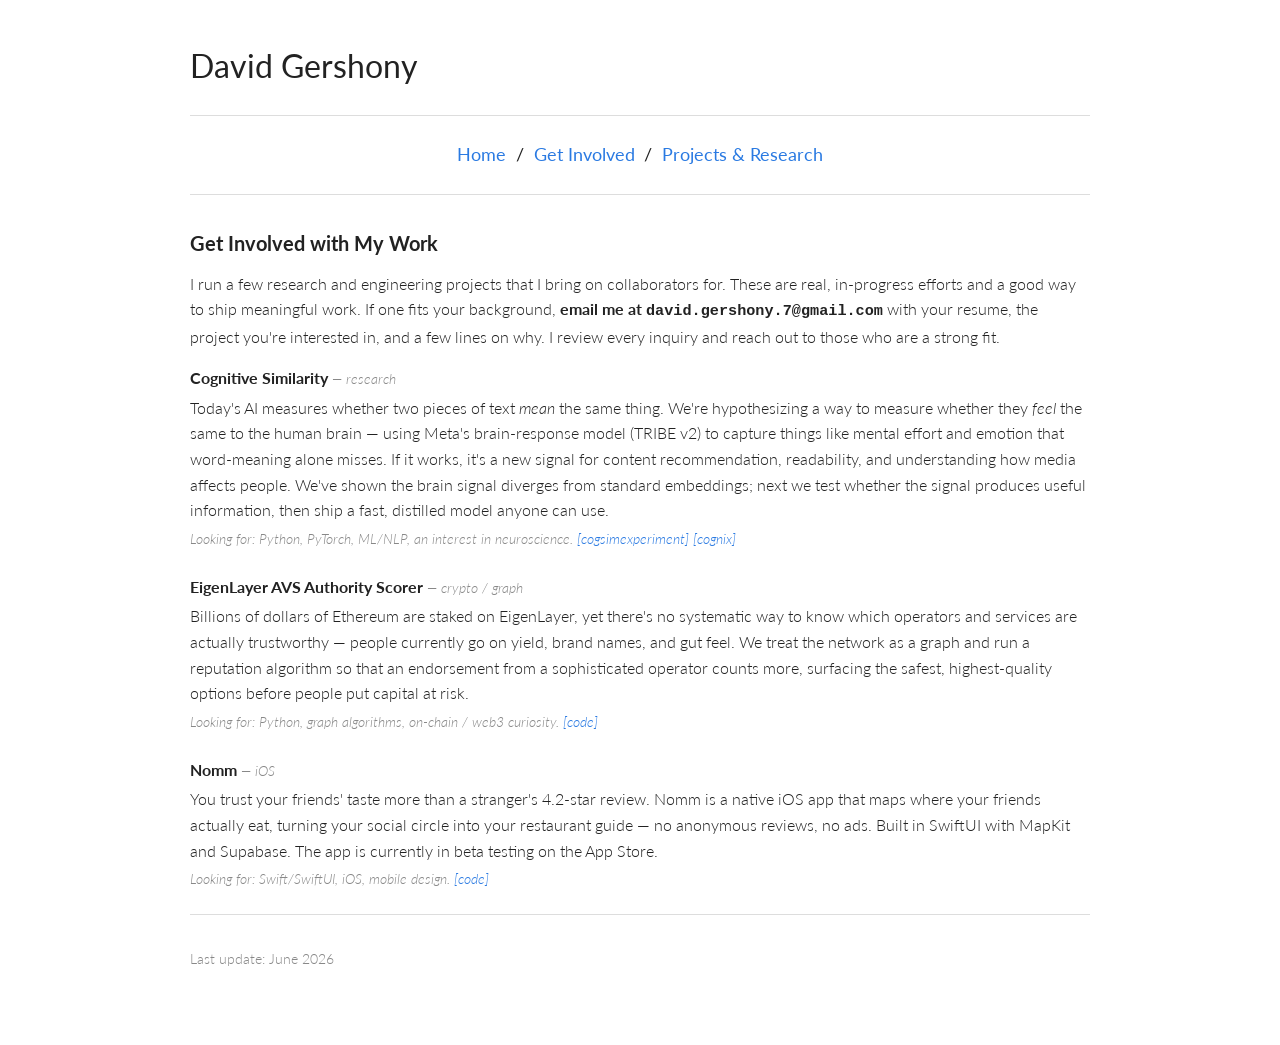
==== open-projects.html @ c365bfd9 "Add Get Involved page and collaborator callout; merge projects + research - Add open-projects.html l" ====
<!DOCTYPE html>
<html lang="en">
<head>
    <meta charset="UTF-8">
    <meta name="viewport" content="width=device-width, initial-scale=1.0">
    <title>David Gershony &mdash; Open Projects</title>
    <link href="https://fonts.googleapis.com/css?family=Lato:300,400,700" rel="stylesheet">
    <link rel="stylesheet" href="style.css">
</head>
<body>
<div class="container">

<h1 style="font-weight: 400; margin: 0;"><a href="index.html" style="color: #222;">David Gershony</a></h1>

<hr/>
<nav class="section-nav">
    <h3>
        <a href="index.html">Home</a> /
        <a href="open-projects.html">Get Involved</a> /
        <a href="projects.html">Projects &amp; Research</a>
    </h3>
</nav>
<hr/>

<h3>Get Involved with My Work</h3>
<p>
I run a few research and engineering projects that I bring on collaborators for. These are real, in-progress efforts and a good way to ship meaningful work. If one fits your background, <b>email me at <tt>david.gershony.7@gmail.com</tt></b> with your resume, the project you're interested in, and a few lines on why. I review every inquiry and reach out to those who are a strong fit.
</p>

<div class="entry">
    <p><span class="entry-title">Cognitive Similarity</span> <span class="entry-meta">&mdash; research</span></p>
    <p>Today's AI measures whether two pieces of text <i>mean</i> the same thing. We're hypothesizing a way to measure whether they <i>feel</i> the same to the human brain &mdash; using Meta's brain-response model (TRIBE v2) to capture things like mental effort and emotion that word-meaning alone misses. If it works, it's a new signal for content recommendation, readability, and understanding how media affects people. We've shown the brain signal diverges from standard embeddings; next we test whether the signal produces useful information, then ship a fast, distilled model anyone can use.</p>
    <p class="entry-meta">Looking for: Python, PyTorch, ML/NLP, an interest in neuroscience. <a href="https://github.com/gdavid7/cogsimexperiment" target="_blank">[cogsimexperiment]</a> <a href="https://github.com/gdavid7/cognix" target="_blank">[cognix]</a></p>
</div>

<div class="entry">
    <p><span class="entry-title">EigenLayer AVS Authority Scorer</span> <span class="entry-meta">&mdash; crypto / graph</span></p>
    <p>Billions of dollars of Ethereum are staked on EigenLayer, yet there's no systematic way to know which operators and services are actually trustworthy &mdash; people currently go on yield, brand names, and gut feel. We treat the network as a graph and run a reputation algorithm so that an endorsement from a sophisticated operator counts more, surfacing the safest, highest-quality options before people put capital at risk.</p>
    <p class="entry-meta">Looking for: Python, graph algorithms, on-chain / web3 curiosity. <a href="https://github.com/gdavid7/avs-authority-score" target="_blank">[code]</a></p>
</div>

<div class="entry">
    <p><span class="entry-title">Nomm</span> <span class="entry-meta">&mdash; iOS</span></p>
    <p>You trust your friends' taste more than a stranger's 4.2-star review. Nomm is a native iOS app that maps where your friends actually eat, turning your social circle into your restaurant guide &mdash; no anonymous reviews, no ads. Built in SwiftUI with MapKit and Supabase. The app is currently in beta testing on the App Store.</p>
    <p class="entry-meta">Looking for: Swift/SwiftUI, iOS, mobile design. <a href="https://github.com/gdavid7/nomm" target="_blank">[code]</a></p>
</div>

<hr/>
<p class="last-update">Last update: June 2026</p>

</div>
</body>
</html>
---- style.css ----
body {
    font-family: 'Lato', -apple-system, BlinkMacSystemFont, "Segoe UI", Roboto, sans-serif;
    font-weight: 300;
    font-size: 16px;
    line-height: 1.6;
    color: #222;
    background: #fff;
    margin: 0;
    padding: 0;
}

.container {
    max-width: 900px;
    margin: 0 auto;
    padding: 40px 20px 60px;
}

a {
    color: #2a7ae2;
    text-decoration: none;
}

a:hover {
    text-decoration: underline;
}

/* Header */
.header {
    display: flex;
    gap: 32px;
    align-items: flex-start;
}

.header-photo {
    flex-shrink: 0;
}

.header-photo img {
    max-width: 280px;
    width: 100%;
    height: auto;
    display: block;
}

.header-info {
    flex: 1;
    min-width: 0;
}

.header h1 {
    font-size: 2rem;
    font-weight: 400;
    margin: 0 0 0.75rem;
}

.header p {
    margin: 0 0 1rem;
}

.position {
    font-size: 1.1rem;
}

.social-icons {
    display: flex;
    gap: 18px;
    margin-top: 1rem;
}

.social-icons a {
    display: inline-flex;
    align-items: center;
}

.social-icons svg {
    width: 32px;
    height: 32px;
    fill: #444;
    transition: fill 0.2s;
}

.social-icons a:hover svg {
    fill: #2a7ae2;
}

/* Navigation */
hr {
    border: none;
    border-top: 1px solid #ddd;
    margin: 1.5rem 0;
}

.section-nav {
    text-align: center;
}

.section-nav h3 {
    margin: 0;
    font-weight: 400;
    font-size: 1.15rem;
}

.section-nav a {
    margin: 0 0.3rem;
}

/* Callout banner */
.callout {
    display: flex;
    align-items: center;
    justify-content: space-between;
    gap: 20px;
    background: #f0f5fc;
    border: 1px solid #d6e3f5;
    border-left: 4px solid #2a7ae2;
    border-radius: 8px;
    padding: 18px 22px;
    margin: 1.75rem 0 0;
    color: #222;
    transition: background 0.15s ease, border-color 0.15s ease;
}

.callout:hover {
    text-decoration: none;
    background: #e7f0fb;
}

.callout-body {
    min-width: 0;
}

.callout-title {
    display: block;
    font-weight: 700;
    font-size: 1.1rem;
    color: #1a3a6b;
}

.callout-text {
    display: block;
    color: #555;
    font-size: 0.95rem;
    margin-top: 0.25rem;
}

.callout-arrow {
    flex-shrink: 0;
    font-size: 1.4rem;
    line-height: 1;
    color: #2a7ae2;
    transition: transform 0.15s ease;
}

.callout:hover .callout-arrow {
    transform: translateX(4px);
}

@media (max-width: 560px) {
    .callout {
        gap: 14px;
        padding: 18px 20px;
    }
}

/* Body content */
h3 {
    font-weight: 700;
    font-size: 1.25rem;
    margin: 2rem 0 0.75rem;
}

p {
    margin: 0 0 1rem;
}

ul {
    padding-left: 1.5rem;
    margin: 0.5rem 0 1.5rem;
}

li {
    margin-bottom: 0.4rem;
}

tt {
    font-family: 'Menlo', 'Consolas', monospace;
    font-size: 0.95em;
}

.last-update {
    color: #888;
    font-size: 0.9rem;
    margin-top: 2rem;
}

/* Project / research entries */
.entry {
    margin-bottom: 1.5rem;
}

.entry-title {
    font-weight: 700;
    color: #222;
}

.entry-meta {
    color: #888;
    font-size: 0.9rem;
    font-style: italic;
}

.entry p {
    margin: 0.25rem 0;
}

.entry ul {
    margin: 0.4rem 0 0;
}

/* Mobile */
@media (max-width: 720px) {
    .header {
        flex-direction: column;
        align-items: center;
        text-align: center;
    }

    .header-photo img {
        max-width: 220px;
    }

    .social-icons {
        justify-content: center;
    }
}
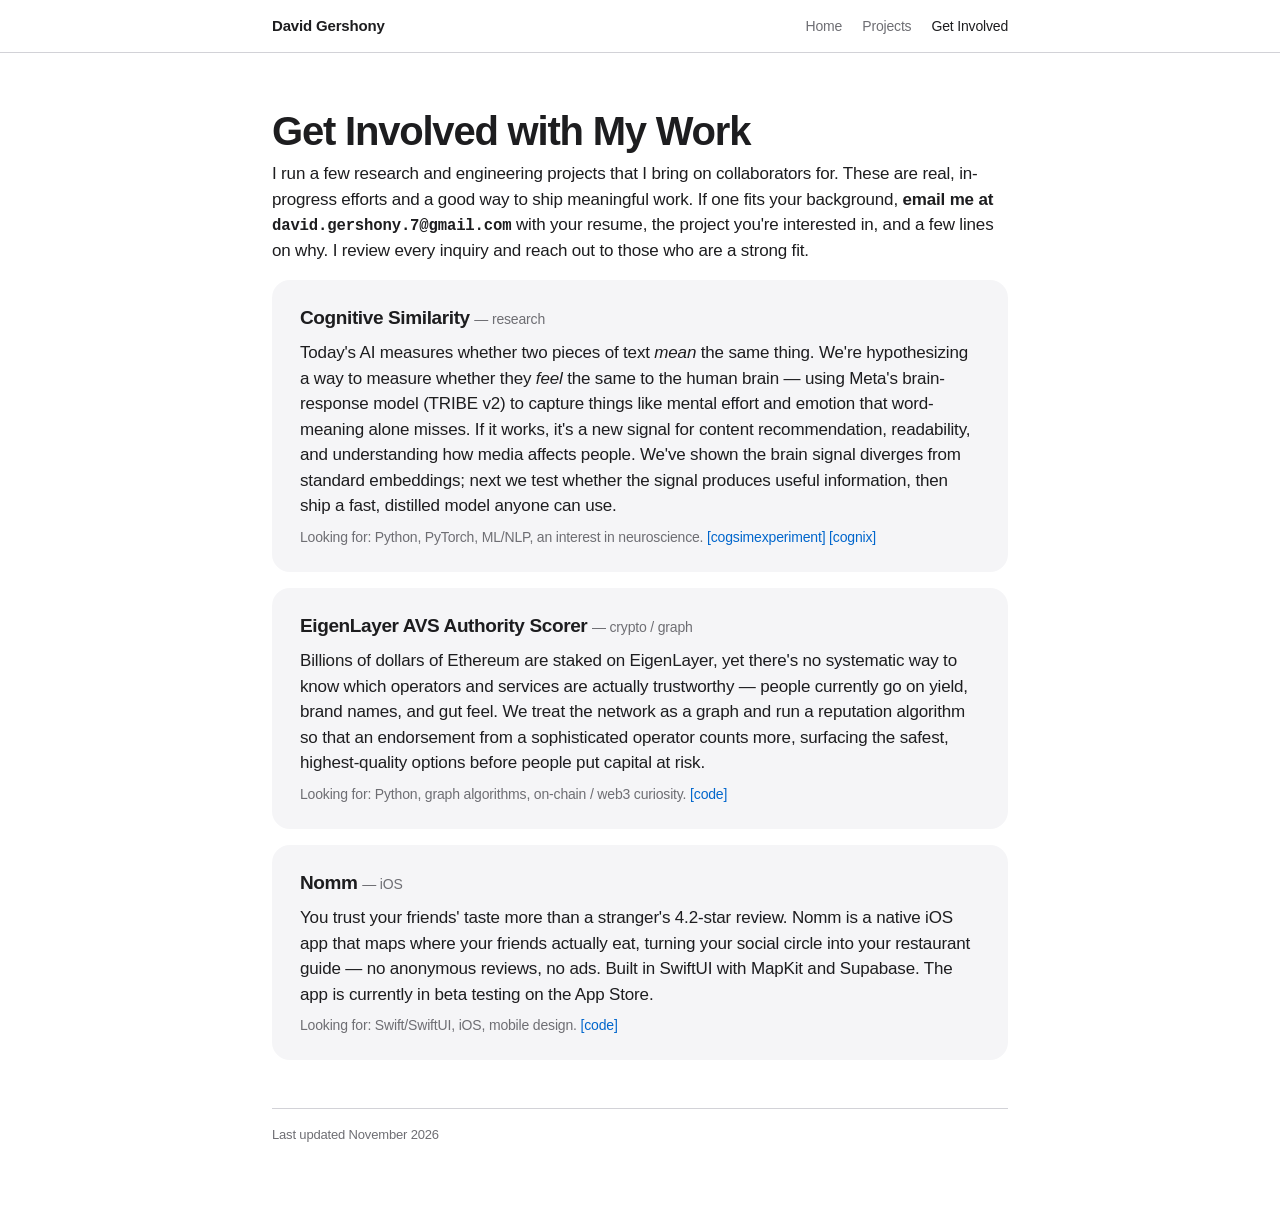
==== commit edfc3896: "Refresh site: Apple-style design, current Amazon role, add Cue and research poster photo Co-Authored" ====
--- a/open-projects.html
+++ b/open-projects.html
@@ -3,26 +3,19 @@
 <head>
     <meta charset="UTF-8">
     <meta name="viewport" content="width=device-width, initial-scale=1.0">
+    <meta name="format-detection" content="telephone=no">
     <title>David Gershony &mdash; Open Projects</title>
-    <link href="https://fonts.googleapis.com/css?family=Lato:300,400,700" rel="stylesheet">
     <link rel="stylesheet" href="style.css">
 </head>
 <body>
+<nav class="nav"><div class="nav-inner">
+    <a class="nav-brand" href="index.html">David Gershony</a>
+    <div class="nav-links"><a href="index.html">Home</a><a href="projects.html">Projects</a><a href="open-projects.html" aria-current="page">Get Involved</a></div>
+</div></nav>
 <div class="container">
 
-<h1 style="font-weight: 400; margin: 0;"><a href="index.html" style="color: #222;">David Gershony</a></h1>
 
-<hr/>
-<nav class="section-nav">
-    <h3>
-        <a href="index.html">Home</a> /
-        <a href="open-projects.html">Get Involved</a> /
-        <a href="projects.html">Projects &amp; Research</a>
-    </h3>
-</nav>
-<hr/>
-
-<h3>Get Involved with My Work</h3>
+<h1 class="page-title">Get Involved with My Work</h1>
 <p>
 I run a few research and engineering projects that I bring on collaborators for. These are real, in-progress efforts and a good way to ship meaningful work. If one fits your background, <b>email me at <tt>david.gershony.7@gmail.com</tt></b> with your resume, the project you're interested in, and a few lines on why. I review every inquiry and reach out to those who are a strong fit.
 </p>
@@ -46,7 +39,7 @@
 </div>
 
 <hr/>
-<p class="last-update">Last update: June 2026</p>
+<p class="last-update">Last updated November 2026</p>
 
 </div>
 </body>
--- a/style.css
+++ b/style.css
@@ -1,235 +1,220 @@
+:root {
+    /* Profile photo crop: edit these 3 values.
+       zoom: 1 = whole width of photo, bigger = closer (e.g. 1.5)
+       focus-x / focus-y: the point of the photo that stays put while zooming,
+       0% = left/top edge, 100% = right/bottom edge. Raise y to show more of
+       the shirt, lower it to show more of the top of your head. */
+    --photo-zoom: 1.24;
+    --photo-focus-x: 83%;
+    --photo-focus-y: 70%;
+
+    --bg: #ffffff;
+    --bg-alt: #f5f5f7;
+    --text: #1d1d1f;
+    --text-2: #6e6e73;
+    --line: #d2d2d7;
+    --link: #0066cc;
+    --nav-bg: rgba(255, 255, 255, 0.72);
+}
+
+@media (prefers-color-scheme: dark) {
+    :root {
+        --bg: #000000;
+        --bg-alt: #1c1c1e;
+        --text: #f5f5f7;
+        --text-2: #a1a1a6;
+        --line: #38383a;
+        --link: #2997ff;
+        --nav-bg: rgba(0, 0, 0, 0.72);
+    }
+}
+
+* { box-sizing: border-box; }
+
+html { -webkit-text-size-adjust: 100%; }
+
 body {
-    font-family: 'Lato', -apple-system, BlinkMacSystemFont, "Segoe UI", Roboto, sans-serif;
-    font-weight: 300;
-    font-size: 16px;
-    line-height: 1.6;
-    color: #222;
-    background: #fff;
+    font-family: -apple-system, BlinkMacSystemFont, "SF Pro Text", "Helvetica Neue", Helvetica, Arial, sans-serif;
+    font-size: 17px;
+    line-height: 1.5;
+    letter-spacing: -0.01em;
+    color: var(--text);
+    background: var(--bg);
     margin: 0;
-    padding: 0;
-}
-
+    -webkit-font-smoothing: antialiased;
+}
+
+a { color: var(--link); text-decoration: none; }
+a:hover { text-decoration: underline; }
+a:focus-visible { outline: 2px solid var(--link); outline-offset: 3px; border-radius: 4px; }
+
+/* Navigation */
+.nav {
+    position: sticky;
+    top: 0;
+    z-index: 10;
+    background: var(--nav-bg);
+    -webkit-backdrop-filter: saturate(180%) blur(20px);
+    backdrop-filter: saturate(180%) blur(20px);
+    border-bottom: 1px solid var(--line);
+}
+
+.nav-inner {
+    max-width: 780px;
+    margin: 0 auto;
+    padding: 0 22px;
+    height: 52px;
+    display: flex;
+    align-items: center;
+    justify-content: space-between;
+    gap: 16px;
+}
+
+.nav-brand { font-weight: 600; color: var(--text); font-size: 15px; white-space: nowrap; }
+.nav-brand:hover { text-decoration: none; }
+
+.nav-links { display: flex; gap: 20px; }
+.nav-links a { color: var(--text-2); font-size: 14px; white-space: nowrap; }
+.nav-links a:hover { color: var(--text); text-decoration: none; }
+.nav-links a[aria-current="page"] { color: var(--text); }
+
+/* Layout */
 .container {
-    max-width: 900px;
+    max-width: 780px;
     margin: 0 auto;
-    padding: 40px 20px 60px;
-}
-
-a {
-    color: #2a7ae2;
-    text-decoration: none;
-}
-
-a:hover {
-    text-decoration: underline;
+    padding: 56px 22px 72px;
 }
 
 /* Header */
 .header {
     display: flex;
-    gap: 32px;
-    align-items: flex-start;
+    gap: 40px;
+    align-items: center;
 }
 
 .header-photo {
-    flex-shrink: 0;
+    width: 200px;
+    height: 200px;
+    border-radius: 50%;
+    overflow: hidden;
 }
 
 .header-photo img {
-    max-width: 280px;
     width: 100%;
-    height: auto;
+    height: 100%;
+    object-fit: cover;
+    object-position: 50% 0;
+    transform: scale(var(--photo-zoom));
+    transform-origin: var(--photo-focus-x) var(--photo-focus-y);
     display: block;
 }
 
-.header-info {
-    flex: 1;
-    min-width: 0;
-}
+.header-info { flex: 1; min-width: 0; }
 
 .header h1 {
-    font-size: 2rem;
-    font-weight: 400;
-    margin: 0 0 0.75rem;
-}
-
-.header p {
-    margin: 0 0 1rem;
-}
-
-.position {
-    font-size: 1.1rem;
-}
-
-.social-icons {
-    display: flex;
-    gap: 18px;
-    margin-top: 1rem;
-}
-
-.social-icons a {
-    display: inline-flex;
-    align-items: center;
-}
-
-.social-icons svg {
-    width: 32px;
-    height: 32px;
-    fill: #444;
-    transition: fill 0.2s;
-}
-
-.social-icons a:hover svg {
-    fill: #2a7ae2;
-}
-
-/* Navigation */
-hr {
-    border: none;
-    border-top: 1px solid #ddd;
-    margin: 1.5rem 0;
-}
-
-.section-nav {
-    text-align: center;
-}
-
-.section-nav h3 {
-    margin: 0;
-    font-weight: 400;
-    font-size: 1.15rem;
-}
-
-.section-nav a {
-    margin: 0 0.3rem;
-}
-
-/* Callout banner */
+    font-size: 48px;
+    line-height: 1.08;
+    font-weight: 600;
+    letter-spacing: -0.03em;
+    margin: 0 0 12px;
+}
+
+.header p { margin: 0 0 12px; color: var(--text-2); }
+.position { font-size: 19px; }
+.header b { color: var(--text); font-weight: 600; }
+
+.social-icons { display: flex; gap: 20px; margin-top: 16px; }
+.social-icons a { display: inline-flex; align-items: center; padding: 6px; margin: -6px; }
+.social-icons svg { width: 26px; height: 26px; fill: var(--text-2); transition: fill 0.2s; }
+.social-icons a:hover svg { fill: var(--text); }
+
+/* Callout */
 .callout {
     display: flex;
     align-items: center;
     justify-content: space-between;
     gap: 20px;
-    background: #f0f5fc;
-    border: 1px solid #d6e3f5;
-    border-left: 4px solid #2a7ae2;
-    border-radius: 8px;
-    padding: 18px 22px;
-    margin: 1.75rem 0 0;
-    color: #222;
-    transition: background 0.15s ease, border-color 0.15s ease;
-}
-
-.callout:hover {
-    text-decoration: none;
-    background: #e7f0fb;
-}
-
-.callout-body {
-    min-width: 0;
-}
-
-.callout-title {
-    display: block;
-    font-weight: 700;
-    font-size: 1.1rem;
-    color: #1a3a6b;
-}
-
-.callout-text {
-    display: block;
-    color: #555;
-    font-size: 0.95rem;
-    margin-top: 0.25rem;
-}
-
-.callout-arrow {
-    flex-shrink: 0;
-    font-size: 1.4rem;
-    line-height: 1;
-    color: #2a7ae2;
-    transition: transform 0.15s ease;
-}
-
-.callout:hover .callout-arrow {
-    transform: translateX(4px);
-}
-
-@media (max-width: 560px) {
-    .callout {
-        gap: 14px;
-        padding: 18px 20px;
-    }
-}
-
-/* Body content */
-h3 {
-    font-weight: 700;
-    font-size: 1.25rem;
-    margin: 2rem 0 0.75rem;
-}
-
-p {
-    margin: 0 0 1rem;
-}
-
-ul {
-    padding-left: 1.5rem;
-    margin: 0.5rem 0 1.5rem;
-}
-
-li {
-    margin-bottom: 0.4rem;
-}
-
-tt {
-    font-family: 'Menlo', 'Consolas', monospace;
-    font-size: 0.95em;
-}
-
-.last-update {
-    color: #888;
-    font-size: 0.9rem;
-    margin-top: 2rem;
-}
+    background: var(--bg-alt);
+    border-radius: 18px;
+    padding: 24px 28px;
+    margin: 48px 0 40px;
+    color: var(--text);
+    transition: transform 0.2s ease;
+}
+
+.callout:hover { text-decoration: none; transform: scale(1.01); }
+.callout-body { min-width: 0; }
+.callout-title { display: block; font-weight: 600; font-size: 21px; letter-spacing: -0.02em; }
+.callout-text { display: block; color: var(--text-2); font-size: 15px; margin-top: 4px; }
+.callout-arrow { flex-shrink: 0; font-size: 24px; color: var(--link); transition: transform 0.2s ease; }
+.callout:hover .callout-arrow { transform: translateX(4px); }
+
+/* Content */
+h2, h3 {
+    font-size: 28px;
+    line-height: 1.15;
+    font-weight: 600;
+    letter-spacing: -0.025em;
+    margin: 56px 0 16px;
+}
+
+.page-title {
+    font-size: 40px;
+    line-height: 1.1;
+    font-weight: 600;
+    letter-spacing: -0.03em;
+    margin: 0 0 8px;
+}
+
+.lead { font-size: 21px; line-height: 1.4; letter-spacing: -0.015em; }
+
+p { margin: 0 0 16px; }
+
+ul { list-style: none; padding: 0; margin: 0; }
+
+ul li {
+    padding: 14px 0;
+    border-top: 1px solid var(--line);
+}
+ul li:last-child { border-bottom: 1px solid var(--line); }
+
+tt { font-family: ui-monospace, "SF Mono", Menlo, monospace; font-size: 0.92em; }
+
+hr { border: none; border-top: 1px solid var(--line); margin: 48px 0 0; }
+
+.last-update { color: var(--text-2); font-size: 13px; margin-top: 16px; }
 
 /* Project / research entries */
 .entry {
-    margin-bottom: 1.5rem;
-}
-
-.entry-title {
-    font-weight: 700;
-    color: #222;
-}
-
-.entry-meta {
-    color: #888;
-    font-size: 0.9rem;
-    font-style: italic;
-}
-
-.entry p {
-    margin: 0.25rem 0;
-}
-
-.entry ul {
-    margin: 0.4rem 0 0;
-}
+    background: var(--bg-alt);
+    border-radius: 18px;
+    padding: 24px 28px;
+    margin-bottom: 16px;
+}
+
+.entry p { margin: 0 0 8px; }
+.entry p:last-child { margin-bottom: 0; }
+.entry-title { font-weight: 600; font-size: 19px; letter-spacing: -0.02em; }
+.entry-meta { color: var(--text-2); font-size: 14px; }
+
+.entry-photo { margin: 16px 0 0; }
+.entry-photo img { width: 100%; aspect-ratio: 2 / 1; object-fit: cover; object-position: 50% 100%; display: block; border-radius: 12px; }
+.entry-photo figcaption { color: var(--text-2); font-size: 13px; margin-top: 8px; }
 
 /* Mobile */
 @media (max-width: 720px) {
-    .header {
-        flex-direction: column;
-        align-items: center;
-        text-align: center;
-    }
-
-    .header-photo img {
-        max-width: 220px;
-    }
-
-    .social-icons {
-        justify-content: center;
-    }
-}
+    body { font-size: 16px; }
+    .container { padding: 40px 20px 56px; }
+    .header { flex-direction: column; text-align: center; gap: 24px; }
+    .header-photo { width: 160px; height: 160px; }
+    .header h1 { font-size: 36px; }
+    .social-icons { justify-content: center; }
+    .page-title { font-size: 32px; }
+    h2, h3 { font-size: 24px; margin-top: 44px; }
+    .entry, .callout { padding: 20px; }
+    .nav-links { gap: 14px; }
+}
+
+@media (prefers-reduced-motion: reduce) {
+    * { transition: none !important; }
+}
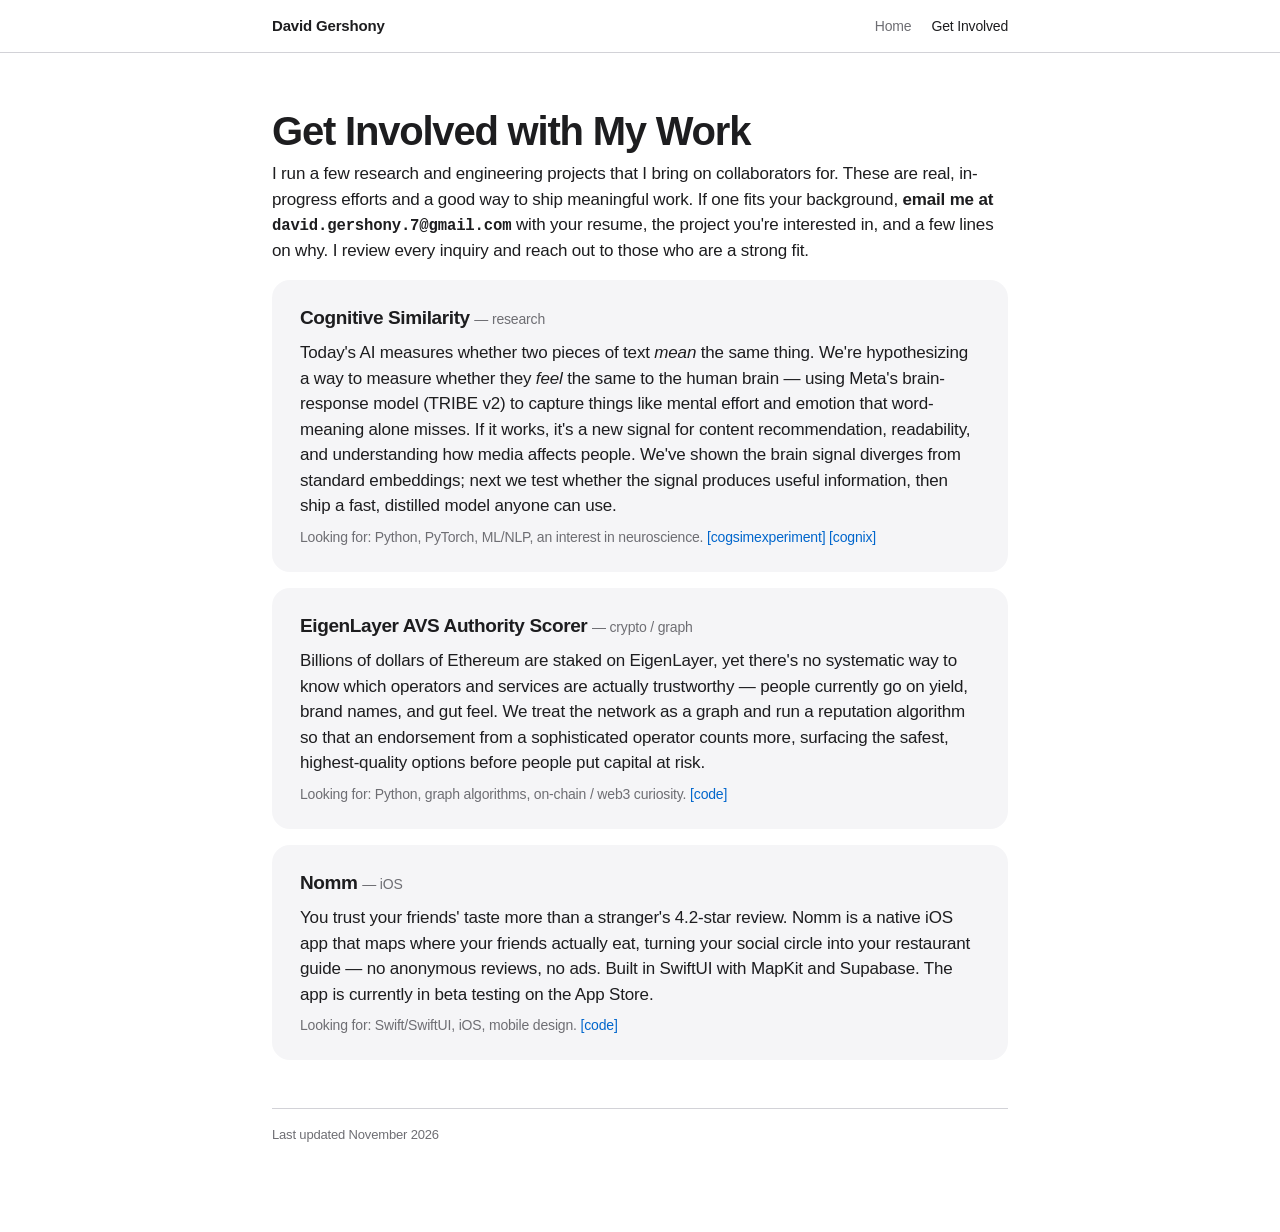
==== commit 3a6c3bfb: "Simplify home page, add expandable experience details with Sveltia CMS, unpublish Projects page Co-A" ====
--- a/open-projects.html
+++ b/open-projects.html
@@ -10,7 +10,7 @@
 <body>
 <nav class="nav"><div class="nav-inner">
     <a class="nav-brand" href="index.html">David Gershony</a>
-    <div class="nav-links"><a href="index.html">Home</a><a href="projects.html">Projects</a><a href="open-projects.html" aria-current="page">Get Involved</a></div>
+    <div class="nav-links"><a href="index.html">Home</a><a href="open-projects.html" aria-current="page">Get Involved</a></div>
 </div></nav>
 <div class="container">
 
--- a/style.css
+++ b/style.css
@@ -1,13 +1,4 @@
 :root {
-    /* Profile photo crop: edit these 3 values.
-       zoom: 1 = whole width of photo, bigger = closer (e.g. 1.5)
-       focus-x / focus-y: the point of the photo that stays put while zooming,
-       0% = left/top edge, 100% = right/bottom edge. Raise y to show more of
-       the shirt, lower it to show more of the top of your head. */
-    --photo-zoom: 1.24;
-    --photo-focus-x: 83%;
-    --photo-focus-y: 70%;
-
     --bg: #ffffff;
     --bg-alt: #f5f5f7;
     --text: #1d1d1f;
@@ -15,18 +6,6 @@
     --line: #d2d2d7;
     --link: #0066cc;
     --nav-bg: rgba(255, 255, 255, 0.72);
-}
-
-@media (prefers-color-scheme: dark) {
-    :root {
-        --bg: #000000;
-        --bg-alt: #1c1c1e;
-        --text: #f5f5f7;
-        --text-2: #a1a1a6;
-        --line: #38383a;
-        --link: #2997ff;
-        --nav-bg: rgba(0, 0, 0, 0.72);
-    }
 }
 
 * { box-sizing: border-box; }
@@ -94,19 +73,14 @@
 
 .header-photo {
     width: 200px;
-    height: 200px;
-    border-radius: 50%;
-    overflow: hidden;
+    flex-shrink: 0;
 }
 
 .header-photo img {
     width: 100%;
-    height: 100%;
-    object-fit: cover;
-    object-position: 50% 0;
-    transform: scale(var(--photo-zoom));
-    transform-origin: var(--photo-focus-x) var(--photo-focus-y);
+    height: auto;
     display: block;
+    border-radius: 18px;
 }
 
 .header-info { flex: 1; min-width: 0; }
@@ -198,15 +172,55 @@
 .entry-meta { color: var(--text-2); font-size: 14px; }
 
 .entry-photo { margin: 16px 0 0; }
-.entry-photo img { width: 100%; aspect-ratio: 2 / 1; object-fit: cover; object-position: 50% 100%; display: block; border-radius: 12px; }
+.entry-photo img { width: 100%; height: auto; display: block; border-radius: 12px; }
 .entry-photo figcaption { color: var(--text-2); font-size: 13px; margin-top: 8px; }
+
+/* Education / experience rows */
+.intro { margin-top: 40px; }
+
+.items { border-top: 1px solid var(--line); }
+
+.item {
+    display: flex;
+    align-items: center;
+    gap: 16px;
+    padding: 16px 0;
+    border-bottom: 1px solid var(--line);
+}
+
+a.item { color: var(--text); }
+a.item:hover { text-decoration: none; }
+a.item:hover .item-title { color: var(--link); }
+a.item:hover .logo { transform: scale(1.06); }
+
+.logo {
+    transition: transform 0.2s ease;
+    width: 44px;
+    height: 44px;
+    flex-shrink: 0;
+    object-fit: contain;
+    background: #fff;
+    border-radius: 10px;
+    padding: 4px;
+    border: 1px solid var(--line);
+}
+
+.item-main { flex: 1; min-width: 0; }
+.item-title { font-weight: 600; letter-spacing: -0.01em; }
+.item-sub { color: var(--text-2); font-size: 15px; }
+.item-date { color: var(--text-2); font-size: 14px; white-space: nowrap; font-variant-numeric: tabular-nums; }
+
+@media (max-width: 560px) {
+    .item { flex-wrap: wrap; row-gap: 0; }
+    .item-date { width: 100%; padding-left: 60px; margin-top: -2px; }
+}
 
 /* Mobile */
 @media (max-width: 720px) {
     body { font-size: 16px; }
     .container { padding: 40px 20px 56px; }
     .header { flex-direction: column; text-align: center; gap: 24px; }
-    .header-photo { width: 160px; height: 160px; }
+    .header-photo { width: 180px; }
     .header h1 { font-size: 36px; }
     .social-icons { justify-content: center; }
     .page-title { font-size: 32px; }
@@ -218,3 +232,112 @@
 @media (prefers-reduced-motion: reduce) {
     * { transition: none !important; }
 }
+
+/* Expandable rows */
+button.item {
+    width: 100%;
+    font: inherit;
+    color: inherit;
+    text-align: left;
+    background: none;
+    border: 0;
+    border-bottom: 1px solid var(--line);
+    cursor: default;
+    letter-spacing: inherit;
+}
+button.item.expandable { cursor: pointer; position: relative; padding-right: 4px; }
+button.item.expandable::after {
+    content: "\203A";
+    color: var(--text-2);
+    font-size: 24px;
+    line-height: 1;
+    margin-left: 4px;
+    transition: transform 0.2s ease;
+}
+button.item.expandable:hover .item-title { color: var(--link); }
+button.item.expandable:hover .logo { transform: scale(1.06); }
+button.item.expandable:hover::after { transform: translateX(3px); }
+button.item:focus-visible { outline: 2px solid var(--link); outline-offset: 2px; border-radius: 8px; }
+.items { border-top: 1px solid var(--line); }
+
+/* Details window */
+body:has(dialog[open]) { overflow: hidden; }
+
+dialog#detail {
+    width: min(640px, calc(100% - 32px));
+    max-height: 85vh;
+    padding: 0;
+    border: 0;
+    border-radius: 20px;
+    background: var(--bg);
+    color: var(--text);
+    box-shadow: 0 24px 80px rgba(0, 0, 0, 0.28);
+    overflow: auto;
+}
+
+dialog#detail[open] { animation: pop 0.22s ease; }
+dialog#detail::backdrop {
+    background: rgba(0, 0, 0, 0.35);
+    -webkit-backdrop-filter: blur(6px);
+    backdrop-filter: blur(6px);
+}
+dialog#detail[open]::backdrop { animation: fade 0.22s ease; }
+
+@keyframes pop { from { opacity: 0; transform: scale(0.96) translateY(8px); } }
+@keyframes fade { from { opacity: 0; } }
+
+.detail-inner { padding: 28px; }
+
+.detail-head {
+    display: flex;
+    gap: 16px;
+    align-items: center;
+    padding-bottom: 20px;
+    margin-bottom: 20px;
+    border-bottom: 1px solid var(--line);
+}
+
+.detail-head .item-title { font-size: 19px; letter-spacing: -0.02em; }
+.detail-head .item-date { margin-top: 2px; }
+
+.detail-close {
+    margin-left: auto;
+    align-self: flex-start;
+    width: 32px;
+    height: 32px;
+    flex-shrink: 0;
+    border: 0;
+    border-radius: 50%;
+    background: var(--bg-alt);
+    color: var(--text-2);
+    font-size: 20px;
+    line-height: 1;
+    cursor: pointer;
+}
+.detail-close:hover { color: var(--text); }
+
+.detail-visit { display: inline-block; margin-top: 20px; font-size: 15px; }
+.detail-visit[hidden] { display: none; }
+
+/* Rendered Markdown (used in the details window and the editor preview) */
+.md { font-size: 16px; line-height: 1.55; }
+.md > :first-child { margin-top: 0; }
+.md > :last-child { margin-bottom: 0; }
+.md h1, .md h2, .md h3, .md h4 { letter-spacing: -0.02em; line-height: 1.2; margin: 1.4em 0 0.5em; }
+.md h1 { font-size: 24px; } .md h2 { font-size: 20px; } .md h3 { font-size: 17px; } .md h4 { font-size: 15px; }
+.md p { margin: 0 0 1em; }
+.md ul, .md ol { margin: 0 0 1em; padding-left: 1.4em; list-style: revert; }
+.md ul li, .md ol li { padding: 0; border: 0; margin-bottom: 0.3em; }
+.md img { max-width: 100%; height: auto; border-radius: 12px; display: block; margin: 1em 0; }
+.md blockquote { margin: 0 0 1em; padding: 4px 16px; border-left: 3px solid var(--line); color: var(--text-2); }
+.md code { font-family: ui-monospace, "SF Mono", Menlo, monospace; font-size: 0.9em; background: var(--bg-alt); padding: 2px 6px; border-radius: 6px; }
+.md pre { background: var(--bg-alt); padding: 14px 16px; border-radius: 12px; overflow-x: auto; margin: 0 0 1em; }
+.md pre code { background: none; padding: 0; }
+.md hr { margin: 1.5em 0; }
+.md table { border-collapse: collapse; margin: 0 0 1em; font-size: 15px; }
+.md th, .md td { border: 1px solid var(--line); padding: 6px 12px; }
+
+@media (max-width: 560px) {
+    .detail-inner { padding: 20px; }
+}
+button.item:not(.expandable) { padding-right: 28px; }
